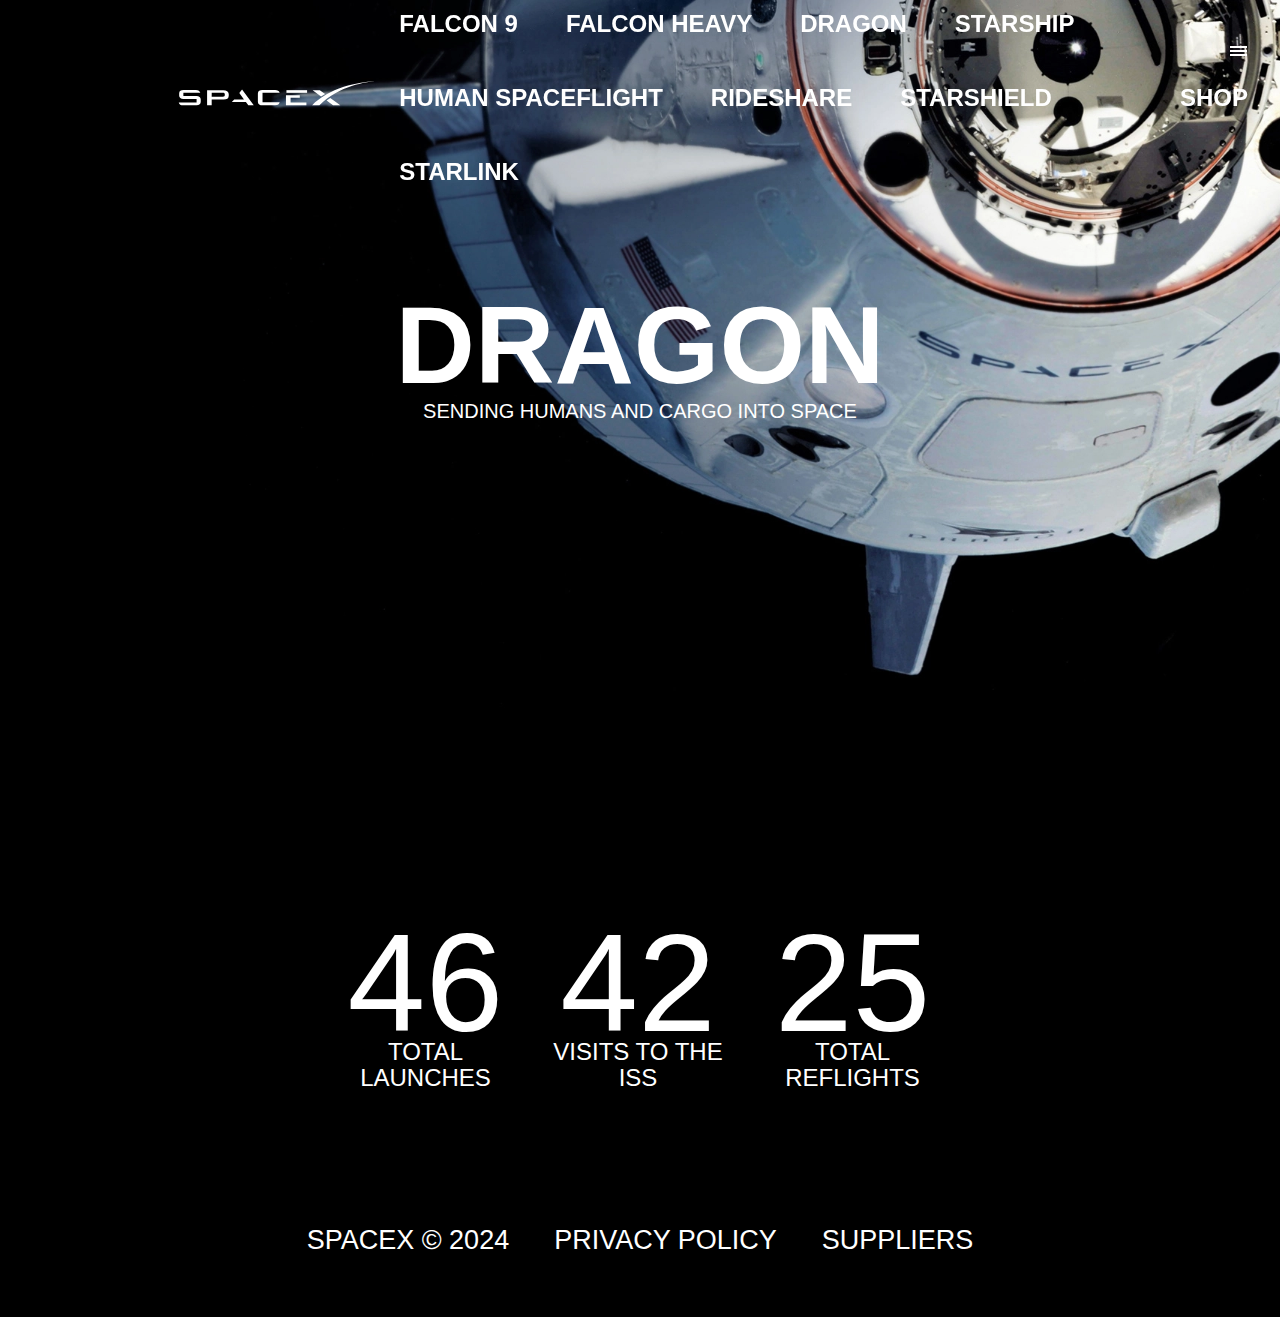
==== dragon.html @ e8045c6d "first commit" ====
<!DOCTYPE html>
<html lang="en">
<head>
    <meta charset="UTF-8">
    <meta http-equiv="X-UA-Compatible" content="IE=edge">
    <meta name="viewport" content="width=device-width, initial-scale=1.0">
    <title>SpaceX - Dragon</title>
    <link rel="stylesheet" href="style.css">
</head>
<body>
    <!-- header section -->
    <header class="main-header">
        <div class="logo">
            <a href="index.html">
                <svg version="1.1" x="0px" y="0px" viewBox="0 0 400 50">
                    <title>SpaceX Logo</title>
                    <g class="letter_s">
                        <path class="fill-white" d="M37.5,30.5H10.9v-6.6h34.3c-0.9-2.8-3.8-5.4-8.9-5.4H11.4c-5.7,0-9,2.1-9,6.7v4.9c0,4,3.4,6.3,8.4,6.3h26.9v7H1.5
                          c0.9,3.8,3.8,5.8,9,5.8h27.1c5.7,0,8.5-2.2,8.5-6.9v-4.9C46.1,33.1,42.8,30.8,37.5,30.5z"></path>
                    </g>
                    <g class="letter_p">
                        <path class="fill-white" d="M91.8,18.6H59v30.7h9.3V37.5h24.2c6.7,0,10.4-2.3,10.4-7.7v-3.4C102.8,21.4,98.6,18.6,91.8,18.6z M94.8,28.4
                          c0,2.2-0.4,3.4-4,3.4H68.3l0.1-8h22c4,0,4.5,1.2,4.5,3.3V28.4z"></path>
                    </g>
                    <g class="letter_a">
                        <polygon class="fill-white"
                            points="129.9,17.3 124.3,24.2 133.8,37.3 114,37.3 109.1,42.5 137.7,42.5 142.6,49.3 153.6,49.3 	"></polygon>
                    </g>
                    <g class="letter_c">
                        <path class="fill-white" d="M171.4,23.9h34.8c-0.9-3.6-4.4-5.4-9.4-5.4h-26c-4.5,0-8.8,1.8-8.8,6.7v17.2c0,4.9,4.3,6.7,8.8,6.7h26.3
                          c6,0,8.1-1.7,9.1-5.8h-34.8V23.9z"></path>
                    </g>
                    <g class="letter_e">
                        <polygon class="fill-white"
                            points="228.3,43.5 228.3,34.1 247,34.1 247,28.9 218.9,28.9 218.9,49.3 260.4,49.3 260.4,43.5 	"></polygon>
                        <rect class="fill-white" x="219.9" y="18.6" width="41.9" height="5.4"></rect>
                    </g>
                    <g class="letter_x">
                        <path class="fill-white" d="M287.6,18.6H273l17.2,12.6c2.5-1.7,5.4-3.5,8-5L287.6,18.6z"></path>
                        <path class="fill-white" d="M308.8,34.3c-2.5,1.7-5,3.6-7.4,5.4l13,9.5h14.7L308.8,34.3z"></path>
                    </g>
                    <g class="letter_swoosh">
                        <path class="fill-white"
                            d="M399,0.7c-80,4.6-117,38.8-125.3,46.9l-1.7,1.6h14.8C326.8,9.1,384.3,2,399,0.7L399,0.7z"></path>
                    </g>
                </svg>
                <!-- <img src="img/logo.png" alt="logo"> -->
            </a>
        </div>
        <nav class="desktop-main-menu">
            <ul>
                <li><a href="falcon9.html">Falcon 9</a></li>
                <li><a href="falcon-heavy.html">Falcon Heavy</a></li>
                <li><a href="dragon.html">Dragon</a></li>
                <li><a href="starship.html">Starship</a></li>
                <li><a href="human-spacelift.html">Human Spaceflight</a></li>
                <li><a href="rideshare.html">Rideshare</a></li>
                <li><a href="starshield.html">Starshield</a></li>
                <li><a href="#">Starlink</a></li>
            </ul>
        </nav>
        <nav class="shopping">
            <ul>
                <li><a href="#">Shop</a></li>
            </ul>
        </nav>
    </header>

    <!-- hamburger menu -->
    <button id="menu-btn" class="hamburger" type="button">
        <span class="hamburger-top"></span>
        <span class="hamburger-middle"></span>
        <span class="hamburger-bottom"></span>
    </button>

    <!-- main section -->
    <section class="section-animate bg-dragon"></section>
    <div class="section-content-center">
        <h1>Dragon</h1>
        <p>SENDING HUMANS AND CARGO INTO SPACE</p>
    </div>

    <!-- stats section -->
    <div class="stats">
        <div>
            <span class="counter" data-target="37">46</span>
            <h3>Total Launches</h3>
        </div>
        <div>
            <span class="counter" data-target="33">42</span>
            <h3>Visits to the ISS</h3>
        </div>
        <div>
            <span class="counter" data-target="16">25</span>
            <h3>Total Reflights</h3>
        </div>
    </div>

    <!-- footer section -->
    <footer>
        <ul>
            <li>SPACEX &copy; 2024</li>
            <li><a href="#">PRIVACY POLICY</a></li>
            <li><a href="#">SUPPLIERS</a></li>
        </ul>
    </footer>
</body>
</html>
---- style.css ----
@import url('webfontkit-d-din/stylesheet.css');

/* reset css */

* {
    margin: 0;
    padding: 0;
    box-sizing: border-box;
}

body {
    font: 16px / 26px D-DIN-Regular, Arial, Verdana, sans-serif;
    background: #000;
    color: #fff;
}

a {
    text-decoration: none;
    color: #fff;
}

ul {
    list-style-type: none;
}

section {
    position: relative;
    height: 100vh;
    background-position: center center;
    background-size: cover;
    background-repeat: no-repeat;
    text-transform: uppercase;
}

.section-content {
    position: absolute;
    bottom: 120px;
    padding-left: 180px;
    margin-bottom: 200px;
}

.background {
    display: block;
    position: absolute;
    width: 100%;
    height: 100%;
    margin: 0;
    padding: 0;
    background-color: #000;
    background-position: center center;
    background-repeat: no-repeat;
    background-size: cover;
}

.gallery-full {
    height: 100%;
    bottom: 0;
}

.gallery-background {
    display: block;
    position: absolute;
    width: 100%;
    top: 0;
    left: 0;
    margin: 0;
    padding: 0;
    height: auto;
    bottom: 100px;
}

.background-video-contain video, .background-video-cover video, .gallery-background video {
    position: absolute;
    top: 0;
    left: 0;
    width: 100%;
    height: 100%;
    -o-object-fit: cover;
    object-fit: cover;
}

.section-content p {
    font-size: 2.35em;
    margin-bottom: 1.2em;
}

.section-content h1 {
    font-size: 5em;
    font-weight: 700;
    margin-bottom: 1em;
    animation: fadeInUp 0.75s ease-in-out;
    animation-fill-mode: both;
}

.section-content span {
    font-size: 25px;
}

.section-content-center {
    position: absolute;
    top: 42%;
    left: 50%;
    transform: translate(-50%, -50%);
    text-transform: uppercase;
    text-align: center;
}

.section-content-center h1 {
    font-size: 110px;
    margin-bottom: 40px;
    animation: fadeInUp 0.5s ease-in-out;
    animation-fill-mode: both;
}

.section-content-center p {
    font-size: 20px;
    animation: fadeInUp 0.5s ease-in-out 0.2s;
    animation-fill-mode: both;
}

.section-content-starship {
    display: grid;
    grid-template-columns: 1fr 1fr;
    gap: 0 20px;
    padding: 110px 110px;
    animation: fadeInUp 0.5s ease-in-out 0.4s;
    animation-fill-mode: both;
}

.section-1-content,
.section-2-content {
    display: flex;
    flex-direction: column;
    justify-content: center;
    align-items: center;
    font-size: 16.5px;
    line-height: 1.5;
    text-transform: none;
}

.section-1-content p,
.section-2-content p {
    margin-bottom: 20px;
}

.section-2-content {
    justify-content: flex-start;
    align-items: flex-start;
    margin-left: 25px;
}

.no-scroll {
    overflow: hidden;
}

/* header styling */
.main-header {
    position: fixed;
    top: 0;
    left: 0;
    width: 100%;
    height: 100px;
    z-index: 3;
    padding: 0 30px;
    display: flex;
    justify-content: space-between;
    align-items: center;
    text-transform: uppercase;
    font: 16px / 26px D-DIN-Regular, Arial, Verdana, sans-serif;
    font-weight: bold;
    margin: 3em;
}

.logo {
    width: 390px;
    height: auto;
    margin-left: 100px;
}

/* .logo img {
    display: block;
    width: 100%;
    height: auto;
} */

.logo a svg {
    display: block;
    width: 100%;
    height: auto;
    margin-top: -9px;
}

.fill-white {
    fill: #fff;
}

.desktop-main-menu {
    margin-right: auto;
}

.desktop-main-menu ul {
    display: flex;
    flex-wrap: wrap;
    width: 100%;
}

.desktop-main-menu ul li {
    margin-left: 30px;
    margin: 1em;
    font-size: 1.5em;
    position: relative;
}

.shopping {
    margin-right: 50px;
    font-size: 1.5em;
    position: relative;
}

/* hamburger menu */
.hamburger {
    position: fixed;
    top: 40px;
    right: 20px;
    width: 20px;
    z-index: 10;
    background: none;
    border: none;
    cursor: pointer;
}

.hamburger-top,
.hamburger-middle,
.hamburger-bottom {
    position: absolute;
    width: 17px;
    height: 2px;
    top: 5.5px;
    left: -10px;
    cursor: pointer;
    background: #fff;
    transition: all 0.4s ease-in;
}

.hamburger-middle {
    transform: translateY(4px);
}

.hamburger-bottom {
    transform: translateY(8px);
}

/* menu animation */
.desktop-main-menu ul li a::after,
.shopping a::after {
    content: '';
    display: block;
    position: absolute;
    bottom: -4px;
    left: 0;
    width: 100%;
    height: 1px;
    background: #fff;
    transform: scaleX(0);
    transform-origin: right center;
    transition: transform 0.6s cubic-bezier(0.19, 1, 0.22, 1);
}

.desktop-main-menu ul li a:hover::after,
.shopping a:hover::after {
    transform: scaleX(1);
    transform-origin: left center;
    transition-duration: 0.4s;
}

/* button animation */

.btn {
    position: relative;
    display: inline-block;
    cursor: pointer;
    text-align: center;
    width: 300px;
    height: 100px;
    padding-top: 32px;
    margin-top: 10px;
    border: 4px solid #fff;
    overflow: hidden;
    z-index: 2;
    animation-fill-mode: both;
    animation: fadeInUp 0.75s ease-in-out 0.1s;
}

.btn:hover span {
    color: #000;
}

.btn .hover {
    position: absolute;
    top: 0;
    left: 0;
    width: 100vh;
    height: 100vh;
    background: #fff;
    z-index: -1;
    transform: translateY(100%);
    transition: transform 0.5s cubic-bezier(0.19, 1, 0.22, 1);
}

.btn:hover .hover {
    transform: translateY(0);
}

/* starship btn styling */

.btn-starship {
    border: 2px solid #000;
}

.btn-starship span {
    color: #000;
}

.btn-starship .hover {
    background: #000;
}

.btn-starship:hover span {
    color: #fff;
}

/* scroll arrow animation */
.scroll-arrow {
    position: absolute;
    bottom: 30px;
    left: 49%;
    animation: fadebounce 5s infinite;
}

@keyframes fadebounce {
    0%,
    20%,
    50%,
    80%,
    100% {
        opacity: 0;
        transform: translateY(-5px);
    }
    40% {
        opacity: 1;
        transform: translateY(15px);
    }
}

/* falcon9 stats styling */
.stats {
    max-width: 50%;
    margin: 0 auto;
    padding: 70px 0;
    display: flex;
    align-items: center;
    justify-content: space-between;
    text-align: center;
    text-transform: uppercase;
}

.stats div span {
    font-size: 140px;
}

.stats div h1 {
    font-size: 80px;
}

.stats div h3 {
    font-size: 24px;
    font-weight: 100;
}

.human-spacelift-suit-img-con {
    display: flex;
    flex-direction: row;
    justify-content: center;
}

/* footer styling */
footer {
    position: relative;
    padding: 43px 0;
    text-transform: uppercase;
}

footer ul {
    display: flex;
    justify-content: center;
    align-items: center;
    flex-wrap: wrap;
    margin-top: 2.5px;
}

footer ul li {
    margin-left: 45px;
    font-size: 27px;
    line-height: 2.5;
    position: relative;
}

footer ul li:first-child {
    margin-left: 0;
}

footer ul li a:hover {
    opacity: 0.5;
    transition: opacity ease-in 0.4s;
}

/* text animation */
@keyframes fadeInUp {
    0% {
        opacity: 0;
        transform: translateY(120px);
    }
    100% {
        opacity: 1;
        transform: translateY(0);
    }
}

@keyframes fadeIn {
    0% {
        opacity: 0;
    }
    100% {
        opacity: 1;
    }
}

/* bg images */
/*.section-a {
    background-image: url('/images/section-a.jpg');
} */

.section-b {
    background-image: url('/images/STARLIGHT.jpg');
}

.section-c {
    background-image: url('/images/HUMANSPACELIFT.jpg');
}

.section-d {
    background-image: url('/images/MULTIPLANETORY.jpg');
}

.bg-falcon-9 {
    background-image: url('/images/falcon-9.webp');
}

.bg-falcon-heavy {
    background-image: url('/images/falcon-heavy.webp');
}

.bg-dragon {
    background-image: url('/images/dragon.webp');
}

.section-starship {
    background-image: url('/images/STAR_SHIP.jpg');
} 

.bg-human-spacelift {
    background-image: url('/images/HS-section.webp');
}

.bg-rideshare {
    background-image: url('/images/RIDESHARE.jpg');
}

.bg-starshield {
    background-image: url('/images/STARSHIELD.webp');
}

/* section animations */
.section-animate {
    animation: fadeIn 2s ease-in-out;
}

/* responsive */

@media (max-width: 960px) {
    /* hide desktop menu */
    .desktop-main-menu {
        display: none;
    }
    .mobile-only {
        display: block;
    }
    .shopping {
        display: none;
    }
    .logo {
        width: 150px;
        margin: auto;
    }
    .section-content-center {
        top: 50%;
        width: 80%;
    }
    .section-content-center h1 {
        font-size: 70px;
    }
    .section-content-center p {
        font-family: 'd-dindin-bold';
        font-size: 16px;
    }
    .stats {
        width: 70%;
    }
    .stats div span {
        font-size: 75px;
    }
    .stats div h3 {
        font-size: 13.5px;
    }
    .section-content-starship {
        padding: 110px 50px;
    }
}

@media (max-width: 600px) {
    .section-content {
        bottom: 50px;
        left: 30px;
        width: 85%;
    }
    .section-content h1 {
        font-size: 34px;
    }
    .section-content-center h1 {
        font-size: 45px;
    }
    .section-content-center p {
        font-size: 14px;
        line-height: 1.5;
    }
    .stats {
        padding: 50px 0;
        width: 70%;
    }
    .stats div span {
        font-size: 50px;
    }
    .stats div h3 {
        font-size: 11px;
    }
    .section-1 {
        height: 100%;
    }
    .section-content-starship {
        padding: 80px 30px;
        grid-template-columns: 1fr;
    }
    .section-2-content {
        margin-left: 0;
    }
    footer ul li:first-child {
        position: absolute;
        top: 30px;
        left: 50%;
        transform: translate(-50%,-50%);
    }
    footer ul li {
        margin-left: 15px;
    }
}
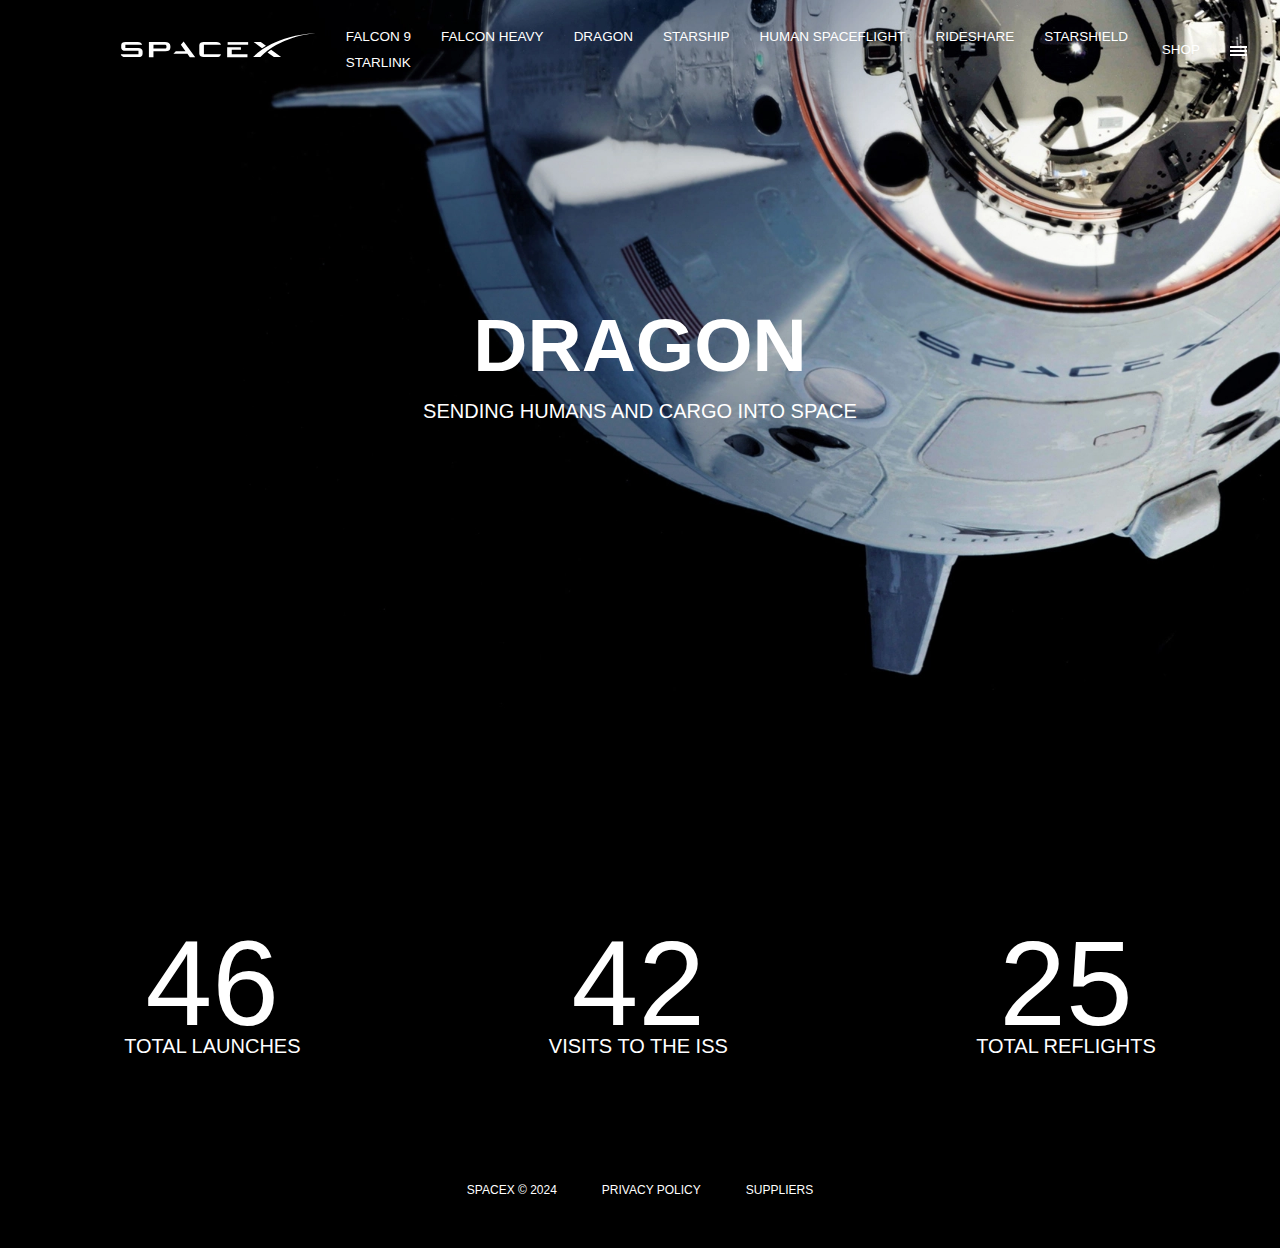
==== commit 74fbee1f: "adding responsiveness" ====
--- a/dragon.html
+++ b/dragon.html
@@ -6,8 +6,29 @@
     <meta name="viewport" content="width=device-width, initial-scale=1.0">
     <title>SpaceX - Dragon</title>
     <link rel="stylesheet" href="style.css">
+    <link rel="Shortcut Icon" href="/images/spacex_logo_icon_144865.ico">
 </head>
 <body>
+        <!-- mobile header -->
+        <div id="overlay"></div>
+        <div id="mobile-menu" class="mobile-main-menu">
+            <ul>
+                <li class="mobile-only"><a href="falcon9.html">Falcon 9</a></li>
+                <li class="mobile-only"><a href="falcon-heavy.html">Falcon Heavy</a></li>
+                <li class="mobile-only"><a href="dragon.html">Dragon</a></li>
+                <li class="mobile-only"><a href="starship.html">Starship</a></li>
+                <li class="mobile-only"><a href="human-spaceflight.html">Human Spaceflight</a></li>
+                <li class="mobile-only"><a href="rideshare.html">Rideshare</a></li>
+                <li class="mobile-only"><a href="starshield.html">Starshield</a></li>
+                <li class="mobile-only"><a href="#">Starlink</a></li>
+                
+                <li><a href="#">Mission</a></li>
+                <li><a href="#">Launches</a></li>
+                <li><a href="#">Careers</a></li>
+                <li><a href="#">Updates</a></li>
+                <li><a href="#">Shop</a></li>
+            </ul>
+        </div>
     <!-- header section -->
     <header class="main-header">
         <div class="logo">
@@ -53,7 +74,7 @@
                 <li><a href="falcon-heavy.html">Falcon Heavy</a></li>
                 <li><a href="dragon.html">Dragon</a></li>
                 <li><a href="starship.html">Starship</a></li>
-                <li><a href="human-spacelift.html">Human Spaceflight</a></li>
+                <li><a href="human-spaceflight.html">Human Spaceflight</a></li>
                 <li><a href="rideshare.html">Rideshare</a></li>
                 <li><a href="starshield.html">Starshield</a></li>
                 <li><a href="#">Starlink</a></li>
@@ -104,5 +125,6 @@
             <li><a href="#">SUPPLIERS</a></li>
         </ul>
     </footer>
-</body>
+  </body>
+  <script type="module" src="script.js"></script>
 </html>--- a/style.css
+++ b/style.css
@@ -9,9 +9,17 @@
 }
 
 body {
+    margin: 0;
+    padding: 0;
+    background-color: #000;
     font: 16px / 26px D-DIN-Regular, Arial, Verdana, sans-serif;
-    background: #000;
+    font-weight: 400;
+    font-style: normal;
+    text-align: left;
     color: #fff;
+    width: 100%;
+    -moz-osx-font-smoothing: grayscale;
+    -webkit-font-smoothing: antialiased;
 }
 
 a {
@@ -35,8 +43,8 @@
 .section-content {
     position: absolute;
     bottom: 120px;
-    padding-left: 180px;
-    margin-bottom: 200px;
+    left: 110px;
+    max-width: 560px;
 }
 
 .background {
@@ -80,20 +88,22 @@
 }
 
 .section-content p {
-    font-size: 2.35em;
-    margin-bottom: 1.2em;
+    font-size: 20px;
+    margin-bottom: 5px;
 }
 
 .section-content h1 {
-    font-size: 5em;
+    font-size: 47px;
     font-weight: 700;
-    margin-bottom: 1em;
+    margin-bottom: 20px;
     animation: fadeInUp 0.75s ease-in-out;
     animation-fill-mode: both;
+    line-height: 48px;
 }
 
 .section-content span {
-    font-size: 25px;
+    font-size: 13.5px;
+    margin-bottom: 20px;
 }
 
 .section-content-center {
@@ -103,10 +113,11 @@
     transform: translate(-50%, -50%);
     text-transform: uppercase;
     text-align: center;
+    width: 100%;
 }
 
 .section-content-center h1 {
-    font-size: 110px;
+    font-size: 75px;
     margin-bottom: 40px;
     animation: fadeInUp 0.5s ease-in-out;
     animation-fill-mode: both;
@@ -155,7 +166,7 @@
 
 /* header styling */
 .main-header {
-    position: fixed;
+    position: absolute;
     top: 0;
     left: 0;
     width: 100%;
@@ -166,22 +177,14 @@
     justify-content: space-between;
     align-items: center;
     text-transform: uppercase;
-    font: 16px / 26px D-DIN-Regular, Arial, Verdana, sans-serif;
-    font-weight: bold;
-    margin: 3em;
+    font-family: D-DIN-Regular, Arial, Verdana, sans-serif;
 }
 
 .logo {
-    width: 390px;
+    width: 210px;
     height: auto;
-    margin-left: 100px;
-}
-
-/* .logo img {
-    display: block;
-    width: 100%;
-    height: auto;
-} */
+    margin-left: 90px;
+}
 
 .logo a svg {
     display: block;
@@ -205,15 +208,15 @@
 }
 
 .desktop-main-menu ul li {
+    font-family: D-DIN-Regular, Arial, Verdana, sans-serif;
     margin-left: 30px;
-    margin: 1em;
-    font-size: 1.5em;
+    font-size: 13.5px;
     position: relative;
 }
 
 .shopping {
     margin-right: 50px;
-    font-size: 1.5em;
+    font-size: 13.5px;
     position: relative;
 }
 
@@ -250,6 +253,95 @@
     transform: translateY(8px);
 }
 
+/* open hamburger */
+.open {
+    transform: rotate(90deg);
+    top: 61.5px;
+    right: 25px;
+}
+
+.open .hamburger-top {
+    transform: rotate(45deg);
+}
+
+.open .hamburger-middle {
+    opacity: 0;
+}
+
+.open .hamburger-bottom {
+    transform: rotate(-45deg);
+}
+
+#overlay {
+    transition: all 0.6s ease;
+}
+
+.overlay-show {
+    position: fixed;
+    top: 0;
+    left: 0;
+    width: 100%;
+    height: 100%;
+    z-index: 4;
+    background-color: rgba(0, 0, 0, 0.5);
+}
+
+/* hide desktop menu items */
+.mobile-only {
+    display: none;
+}
+
+/* mobile menu styling */
+.mobile-main-menu {
+    position: fixed;
+    top: 0;
+    right: 0;
+    width: 350px;
+    height: 100vh;
+    z-index: 4;
+    background-color: #000;
+    display: flex;
+    align-items: top;
+    justify-content: center;
+    transform: translateX(100%);
+    transition: transform 0.8s cubic-bezier(0.19, 1, 0.22, 1);
+}
+
+.show-menu {
+    transform: translateX(0);
+}
+
+.mobile-main-menu ul {
+    display: flex;
+    flex-direction: column;
+    align-items: end;
+    margin-top: 60px;
+    padding: 30px;
+    width: 100%;
+}
+
+.mobile-main-menu ul li {
+    margin-bottom: 15px;
+    font-size: 16px;
+    text-transform: uppercase;
+    border-bottom: 1px dotted rgba(255, 255, 255, 0.25);
+    width: 100%;
+    padding-bottom: 8px;
+    text-align: right;
+    position: relative;
+}
+
+.mobile-main-menu ul li a {
+    opacity: 1;
+    transition: opacity 0.3s ease;
+    font-family: D-DIN-Regular, Arial, Verdana, sans-serif;
+}
+
+.mobile-main-menu ul li a:hover {
+    opacity: 0.55;
+}
+
+
 /* menu animation */
 .desktop-main-menu ul li a::after,
 .shopping a::after {
@@ -280,11 +372,10 @@
     display: inline-block;
     cursor: pointer;
     text-align: center;
-    width: 300px;
-    height: 100px;
-    padding-top: 32px;
+    min-width: 130px;
+    padding: 16px 58px;
     margin-top: 10px;
-    border: 4px solid #fff;
+    border: 2px solid #fff;
     overflow: hidden;
     z-index: 2;
     animation-fill-mode: both;
@@ -354,18 +445,17 @@
 
 /* falcon9 stats styling */
 .stats {
-    max-width: 50%;
     margin: 0 auto;
     padding: 70px 0;
     display: flex;
     align-items: center;
-    justify-content: space-between;
+    justify-content: space-around;
     text-align: center;
     text-transform: uppercase;
 }
 
 .stats div span {
-    font-size: 140px;
+    font-size: 120px;
 }
 
 .stats div h1 {
@@ -373,14 +463,67 @@
 }
 
 .stats div h3 {
-    font-size: 24px;
+    font-size: 20px;
     font-weight: 100;
+}
+
+/* human spaceflight*/
+.human-spaceflight-section {
+    position: absolute;
+    width: 100%;
+    top: 42%;
+    left: 50%;
+    transform: translate(-50%, -50%);
+    text-transform: uppercase;
+    text-align: center;
+}
+
+.human-spaceflight-section h1 {
+    font-size: 75px;
+    margin-bottom: 40px;
+    animation: fadeInUp 0.5s ease-in-out;
+    animation-fill-mode: both;
+}
+
+.human-spaceflight-section p {
+    font-size: 20px;
+    animation: fadeInUp 0.5s ease-in-out 0.2s;
+    animation-fill-mode: both;
+}
+
+.hs-suits-container {
+    display: flex;
+    flex-direction: column;
+    justify-content: center;
+    align-items: center;
+    /*width: 100%;
+    /*background-size: cover;
+    position: relative;*/
 }
 
 .human-spacelift-suit-img-con {
     display: flex;
     flex-direction: row;
     justify-content: center;
+    width: 100%;
+}
+
+/* rideshare main */
+.rideshare-head {
+    font-size: 55px !important;
+}
+
+.rideshare-desc {
+    font-size: 15px !important;
+}
+
+/* starshield stats */
+.starshield-counter {
+    font-size: 70px !important;
+}
+
+.starshield-counter-desc {
+    font-size: 12px !important;
 }
 
 /* footer styling */
@@ -400,7 +543,7 @@
 
 footer ul li {
     margin-left: 45px;
-    font-size: 27px;
+    font-size: 12px;
     line-height: 2.5;
     position: relative;
 }
@@ -504,7 +647,6 @@
     }
     .section-content-center {
         top: 50%;
-        width: 80%;
     }
     .section-content-center h1 {
         font-size: 70px;
@@ -533,11 +675,19 @@
         left: 30px;
         width: 85%;
     }
+    .section-content p {
+        font-size: 16px;
+    }
     .section-content h1 {
-        font-size: 34px;
+        font-size: 30px;
+    }
+    .btn {
+        min-width: 150px;
+        padding: 10px 45px;
+        margin-top: 10px;
     }
     .section-content-center h1 {
-        font-size: 45px;
+        font-size: 44px;
     }
     .section-content-center p {
         font-size: 14px;
@@ -545,7 +695,7 @@
     }
     .stats {
         padding: 50px 0;
-        width: 70%;
+        width: 100%;
     }
     .stats div span {
         font-size: 50px;
@@ -562,6 +712,27 @@
     }
     .section-2-content {
         margin-left: 0;
+    }
+    .hs-suits-container h1 {
+        font-size: 35px !important;
+        animation: fadeInUp 0.5s ease-in-out;
+        animation-fill-mode: both;
+    }
+    .hs-suits-container h2 {
+        font-size: 10px;
+        animation: fadeInUp 0.5s ease-in-out 0.4s;
+        animation-fill-mode: both;
+    }
+    .hs-suits-image {
+        width: 100%;
+        animation: fadeInUp 0.5s ease-in-out 0.2s;
+        animation-fill-mode: both;
+    }
+    .rideshare-head {
+        font-size: 35px !important;
+    }
+    .starshield-counter {
+        font-size: 25px !important;
     }
     footer ul li:first-child {
         position: absolute;
@@ -570,6 +741,6 @@
         transform: translate(-50%,-50%);
     }
     footer ul li {
-        margin-left: 15px;
+        margin: 0 15px;
     }
 }